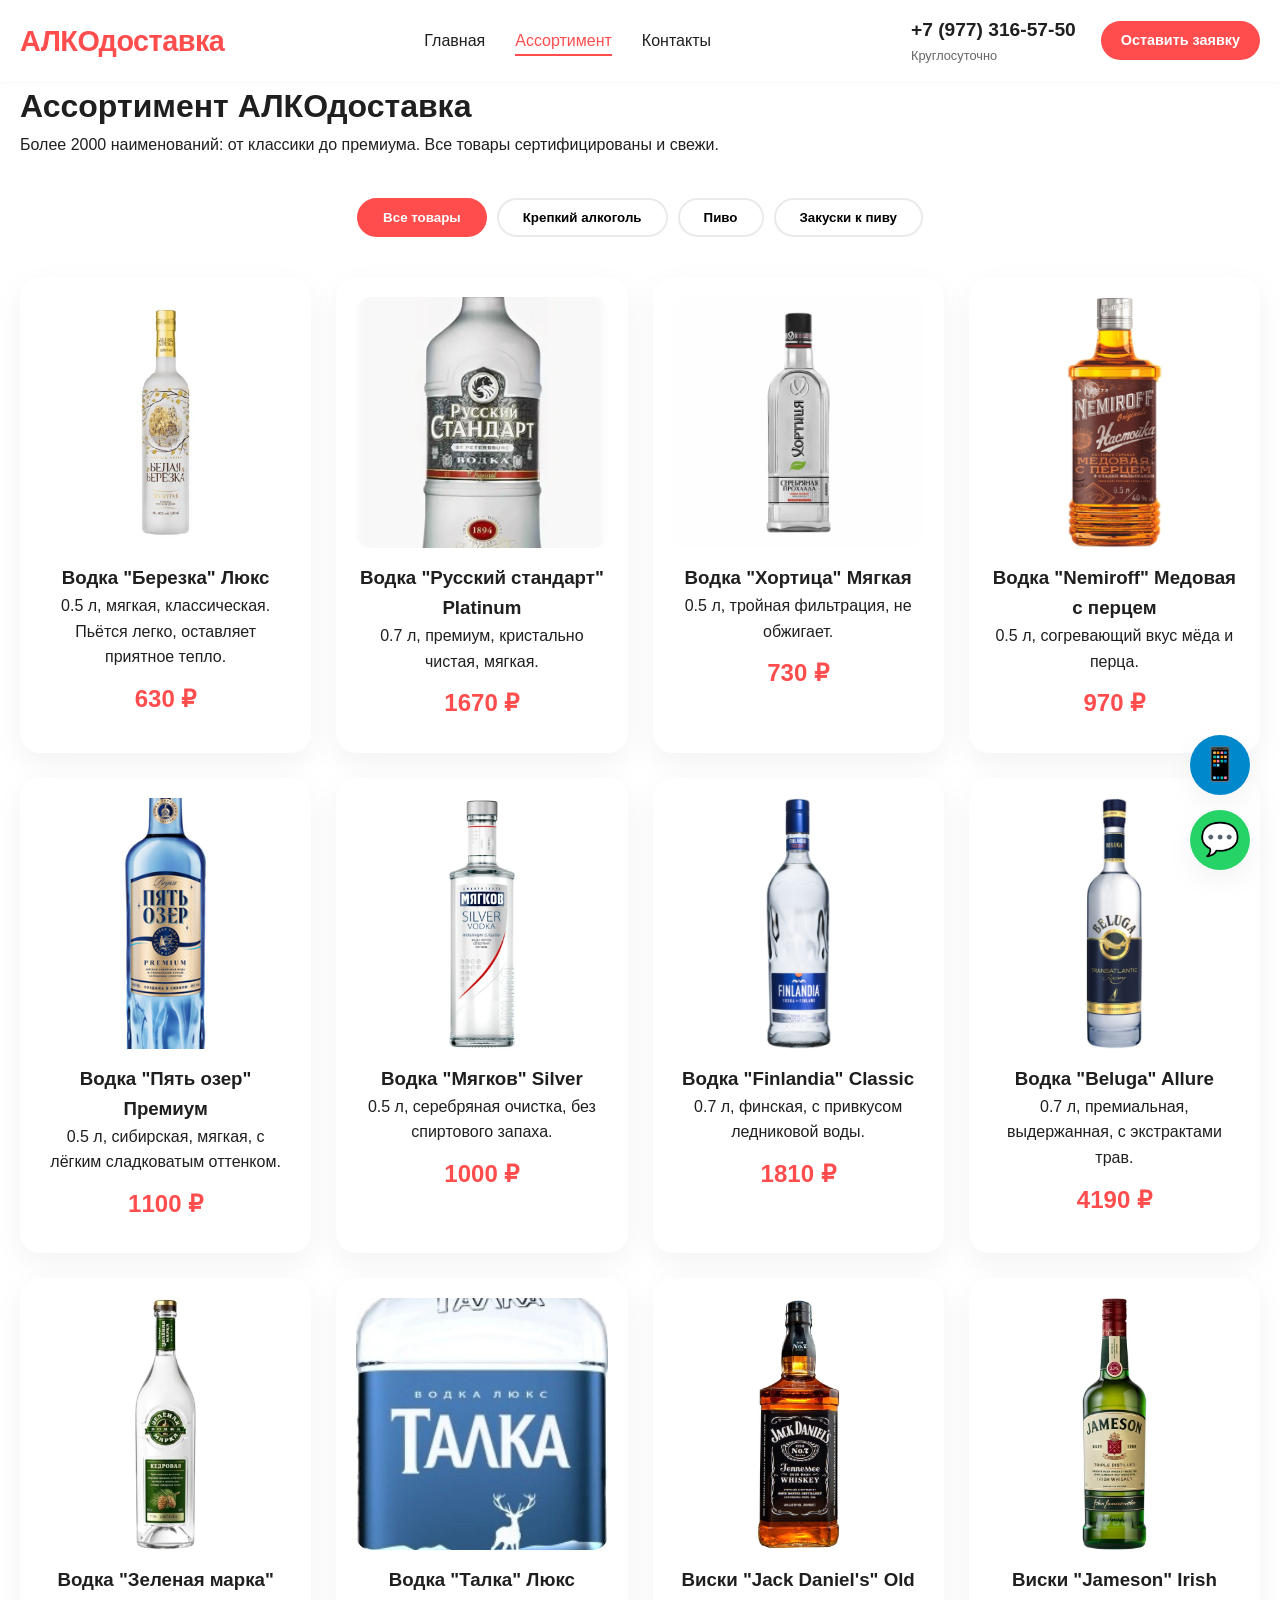
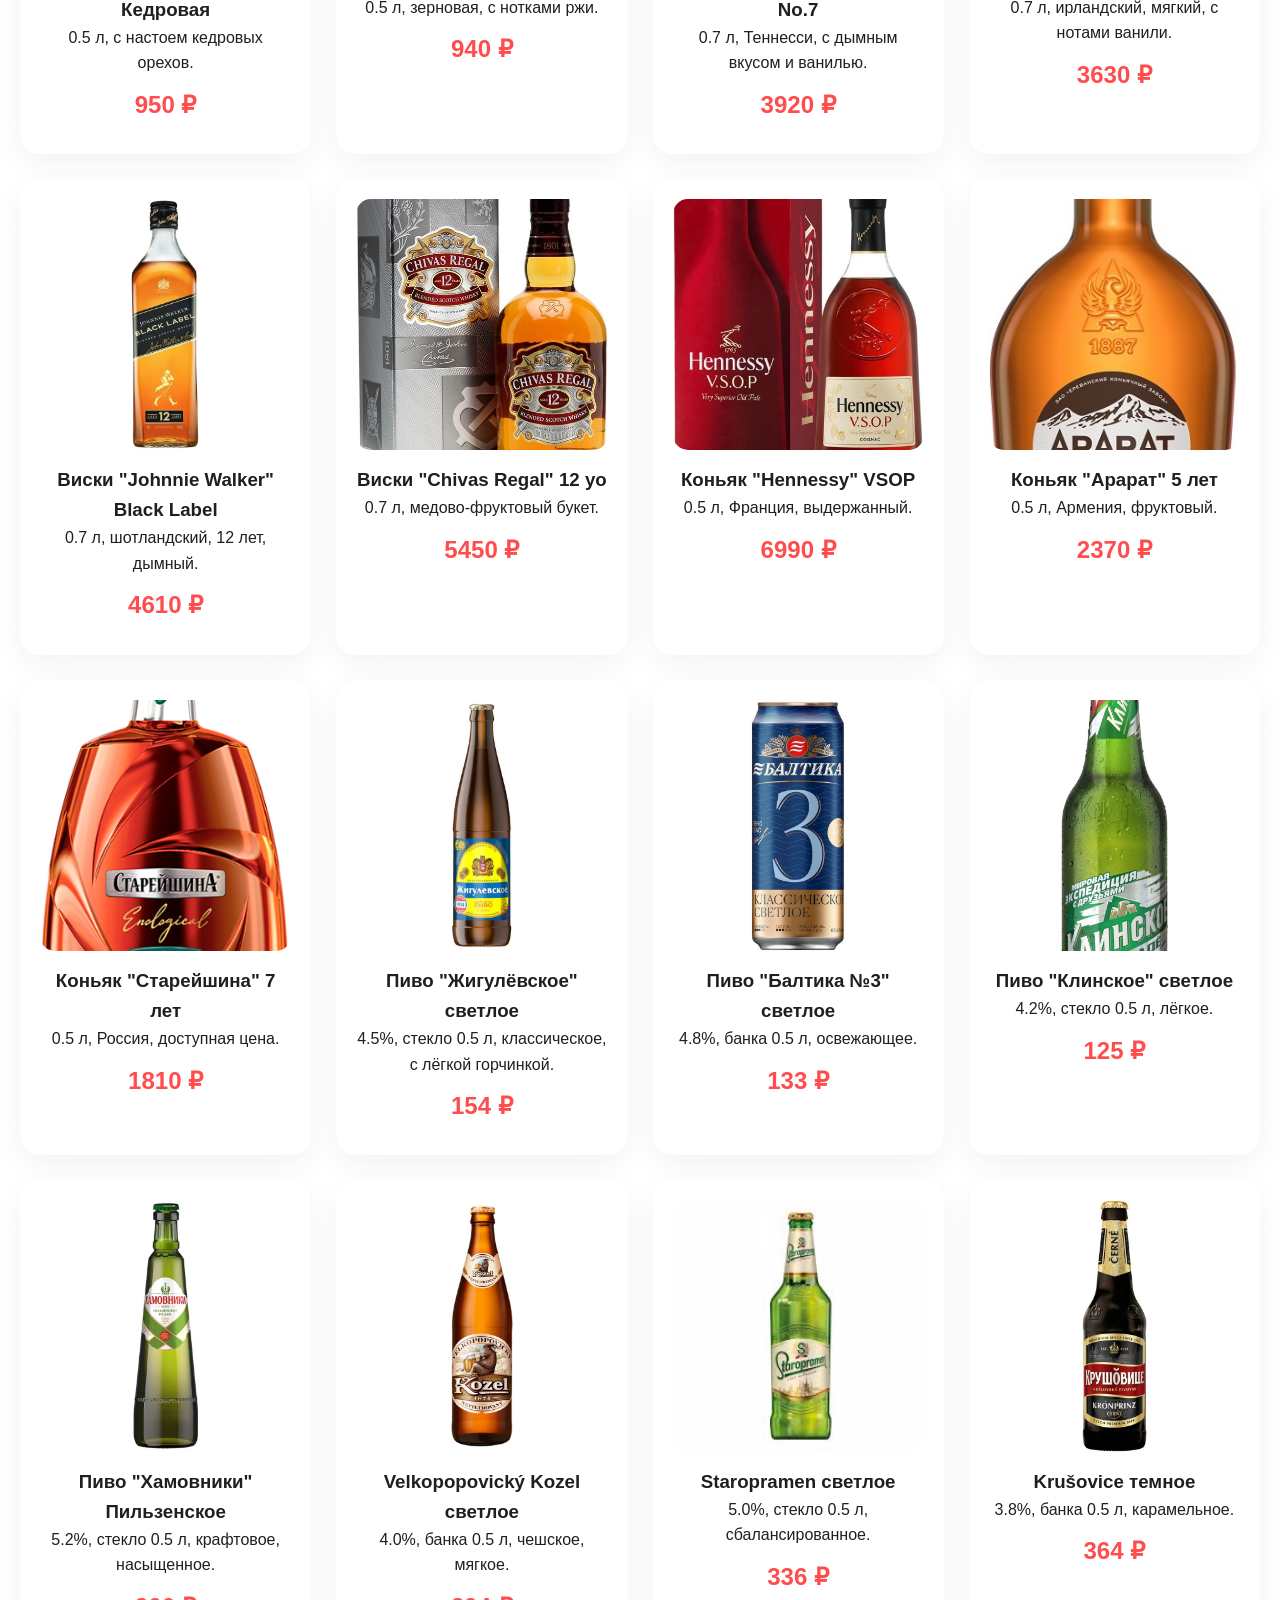
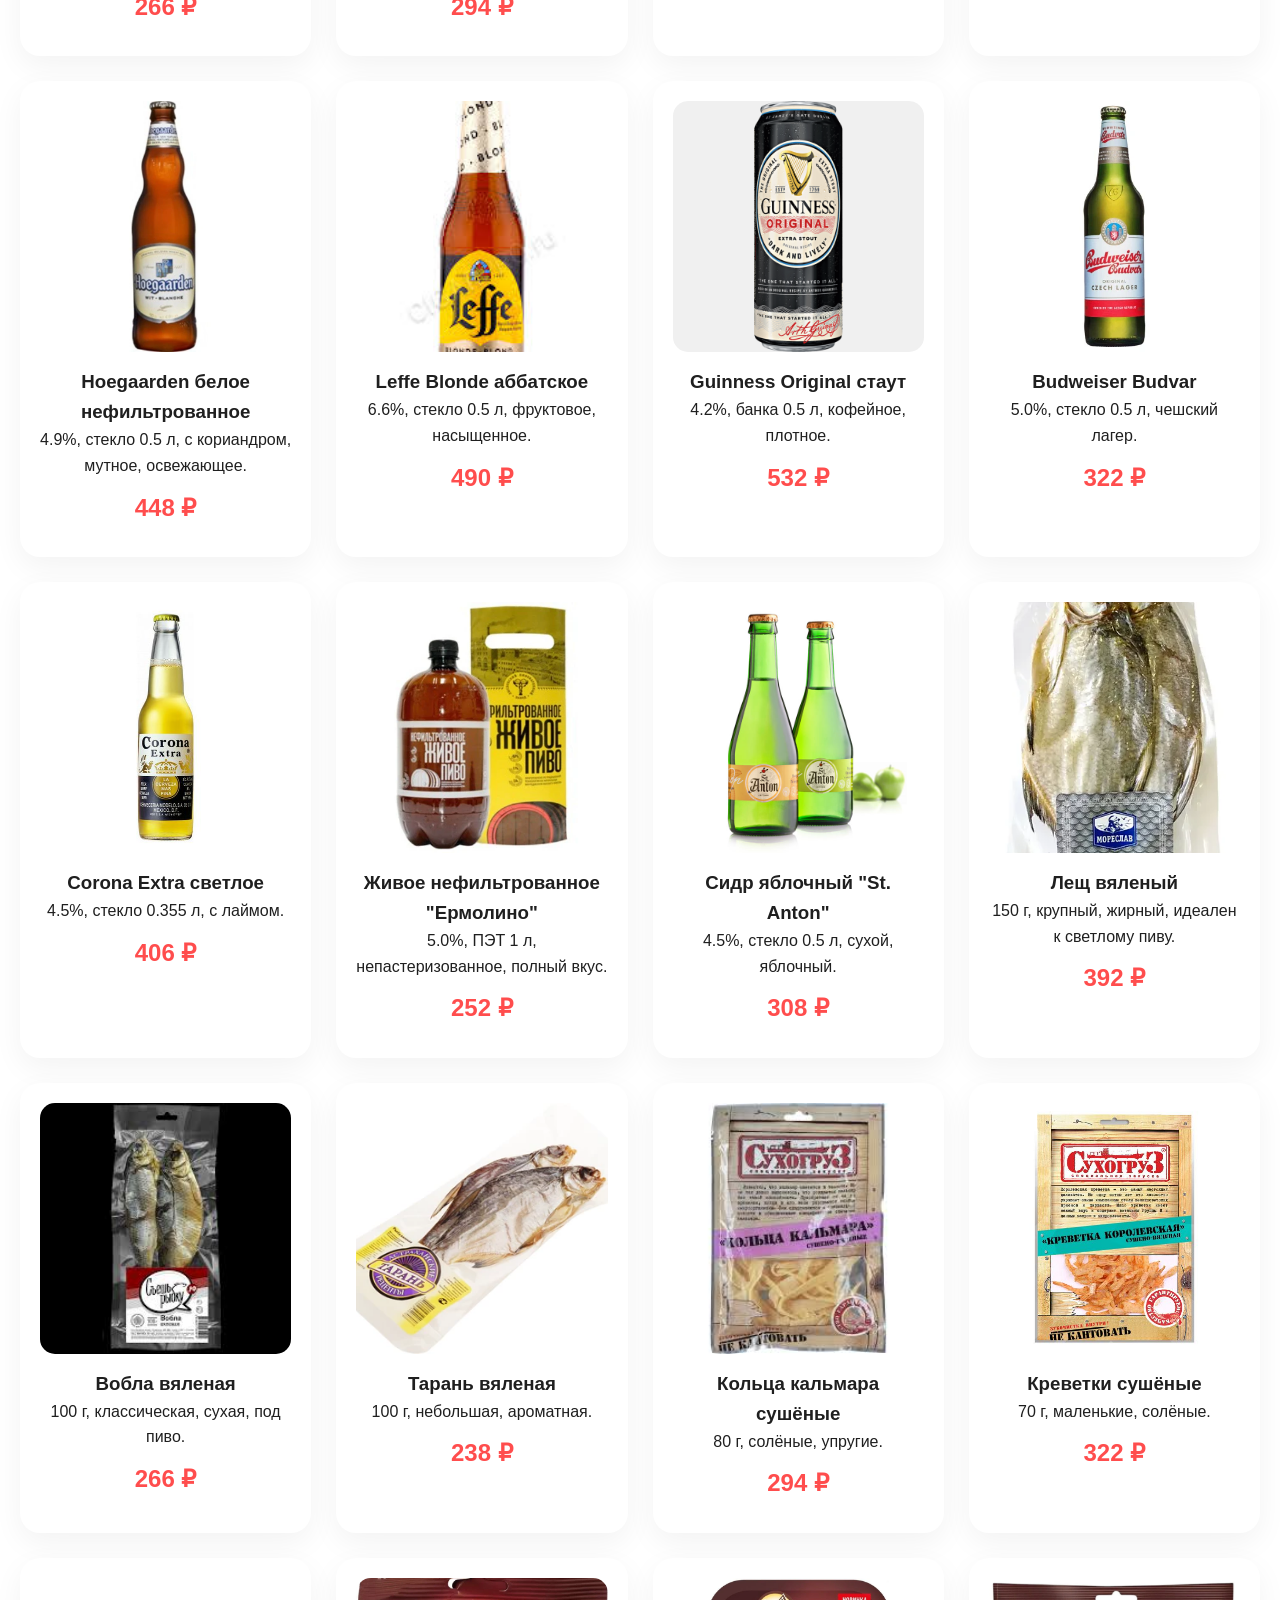
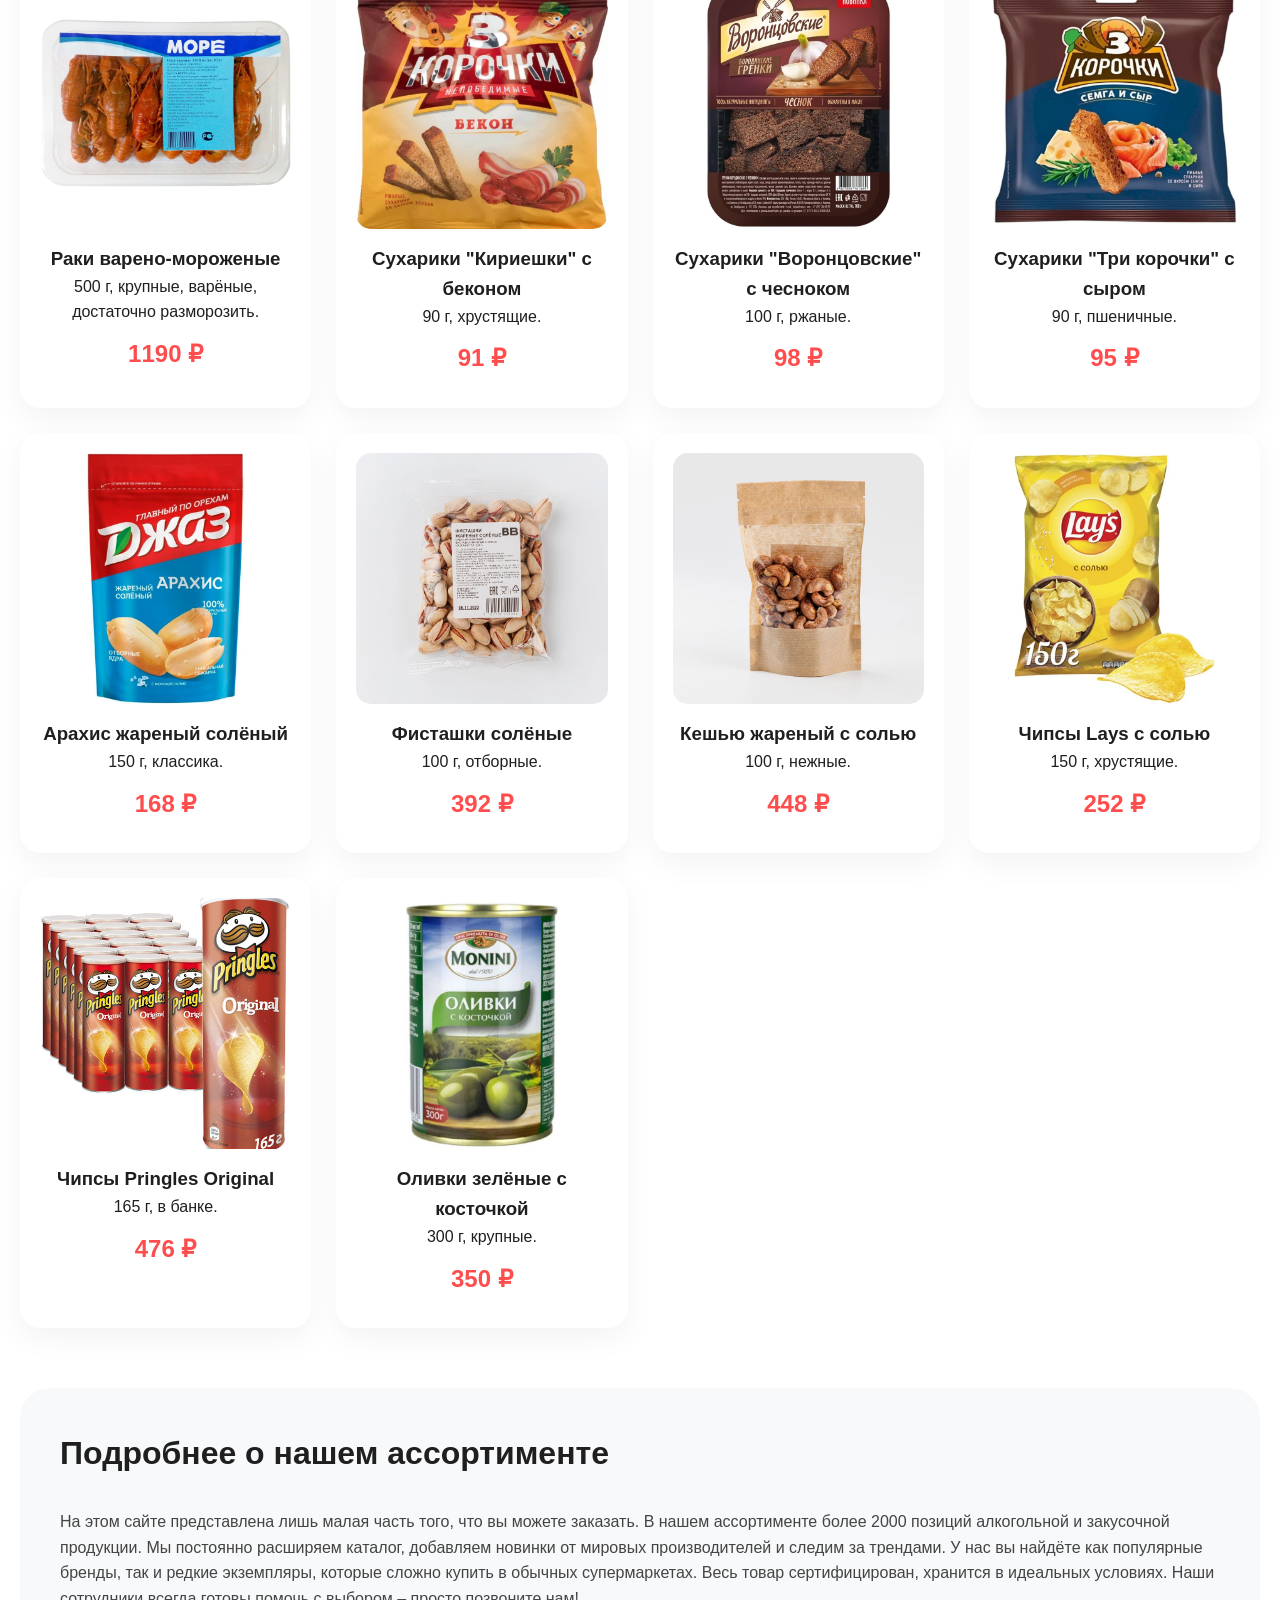
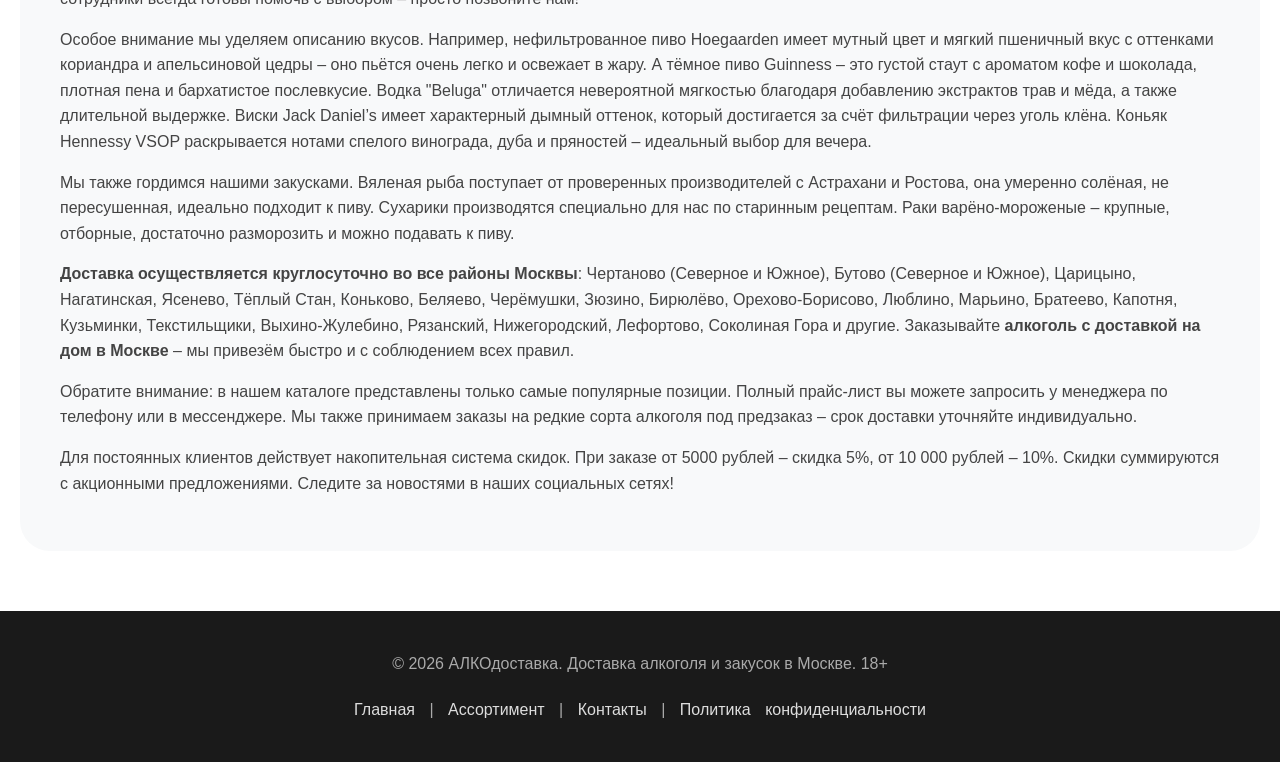
==== catalog.html @ 417f0587 "Add files via upload" ====
<!DOCTYPE html>
<html lang="ru">
<head>
    <meta charset="UTF-8">
    <meta name="viewport" content="width=device-width, initial-scale=1.0">
    <title>Каталог алкоголя и закусок — АЛКОдоставка в Москве</title>
    <meta name="description" content="Полный каталог АЛКОдоставка: водка, виски, коньяк, пиво, закуски к пиву (рыба, сухарики, орехи). Доставка по Москве круглосуточно в районы Чертаново, Бутово, Царицыно, Нагатинская. Более 2000 наименований.">
    <meta name="keywords" content="каталог алкоголя, водка с доставкой, виски на дом, коньяк, пиво, закуски, рыба к пиву, сухарики, АЛКОдоставка, доставка алкоголя Чертаново, доставка алкоголя Бутово, купить водку с доставкой Москва">
    <link rel="canonical" href="https://dostavka-alkogolya24.vercel.app/catalog.html">
    <link rel="stylesheet" href="style.css">
    <!-- Yandex.Metrika counter -->
    <script type="text/javascript">
        (function(m,e,t,r,i,k,a){m[i]=m[i]||function(){(m[i].a=m[i].a||[]).push(arguments)};
        m[i].l=1*new Date();
        for (var j = 0; j < document.scripts.length; j++) {if (document.scripts[j].src === r) { return; }}
        k=e.createElement(t),a=e.getElementsByTagName(t)[0],k.async=1,k.src=r,a.parentNode.insertBefore(k,a)})
        (window, document,'script','https://mc.yandex.ru/metrika/tag.js?id=107214496', 'ym');
        ym(107214496, 'init', {ssr:true, webvisor:true, clickmap:true, ecommerce:"dataLayer", referrer: document.referrer, url: location.href, accurateTrackBounce:true, trackLinks:true});
    </script>
    <noscript><div><img src="https://mc.yandex.ru/watch/107214496" style="position:absolute; left:-9999px;" alt="" /></div></noscript>
    <!-- /Yandex.Metrika counter -->
</head>
<body>
    <div class="floating-messengers">
        <a href="https://t.me/alkotaxi_bot" target="_blank" class="messenger-btn telegram">📱</a>
        <a href="https://wa.me/+79773165750" target="_blank" class="messenger-btn whatsapp">💬</a>
    </div>

    <header class="header">
        <div class="container">
            <a href="index.html" class="logo">АЛКОдоставка</a>
            <nav class="main-nav">
                <ul>
                    <li><a href="index.html" class="nav-link">Главная</a></li>
                    <li><a href="catalog.html" class="nav-link active">Ассортимент</a></li>
                    <li><a href="contacts.html" class="nav-link">Контакты</a></li>
                </ul>
            </nav>
            <div class="header-actions">
                <div class="header-phone">
                    <a href="tel:+79773165750">+7 (977) 316-57-50</a>
                    <span>Круглосуточно</span>
                </div>
                <a href="contacts.html" class="btn btn-small">Оставить заявку</a>
            </div>
            <button class="mobile-menu-btn">☰</button>
        </div>
    </header>

    <main>
        <div class="container">
            <h1>Ассортимент АЛКОдоставка</h1>
            <p class="section-subtitle">Более 2000 наименований: от классики до премиума. Все товары сертифицированы и свежи.</p>

            <!-- Фильтр категорий -->
            <div class="catalog-categories">
                <button class="category-btn active" data-category="all">Все товары</button>
                <button class="category-btn" data-category="strong">Крепкий алкоголь</button>
                <button class="category-btn" data-category="beer">Пиво</button>
                <button class="category-btn" data-category="snacks">Закуски к пиву</button>
            </div>

            <!-- Сетка товаров -->
            <div class="catalog-grid">
                <!-- КРЕПКИЙ АЛКОГОЛЬ -->
                <div class="product-card" data-category="strong">
                    <div class="product-image">
                        <img src="images/berezka.jpg" alt="Водка Березка Люкс">
                    </div>
                    <h3>Водка "Березка" Люкс</h3>
                    <p class="product-desc">0.5 л, мягкая, классическая. Пьётся легко, оставляет приятное тепло.</p>
                    <span class="product-price">630 ₽</span>
                </div>
                <div class="product-card" data-category="strong">
                    <div class="product-image">
                        <img src="images/russian-standart.jpg" alt="Водка Русский стандарт Platinum">
                    </div>
                    <h3>Водка "Русский стандарт" Platinum</h3>
                    <p class="product-desc">0.7 л, премиум, кристально чистая, мягкая.</p>
                    <span class="product-price">1670 ₽</span>
                </div>
                <div class="product-card" data-category="strong">
                    <div class="product-image">
                        <img src="images/khortytsia.jpg" alt="Водка Хортица Мягкая">
                    </div>
                    <h3>Водка "Хортица" Мягкая</h3>
                    <p class="product-desc">0.5 л, тройная фильтрация, не обжигает.</p>
                    <span class="product-price">730 ₽</span>
                </div>
                <div class="product-card" data-category="strong">
                    <div class="product-image">
                        <img src="images/nemiroff.jpg" alt="Водка Nemiroff Медовая с перцем">
                    </div>
                    <h3>Водка "Nemiroff" Медовая с перцем</h3>
                    <p class="product-desc">0.5 л, согревающий вкус мёда и перца.</p>
                    <span class="product-price">970 ₽</span>
                </div>
                <div class="product-card" data-category="strong">
                    <div class="product-image">
                        <img src="images/5ozerprem.jpg" alt="Водка Пять озер Премиум">
                    </div>
                    <h3>Водка "Пять озер" Премиум</h3>
                    <p class="product-desc">0.5 л, сибирская, мягкая, с лёгким сладковатым оттенком.</p>
                    <span class="product-price">1100 ₽</span>
                </div>
                <div class="product-card" data-category="strong">
                    <div class="product-image">
                        <img src="images/мягков.jpg" alt="Водка Мягков Silver">
                    </div>
                    <h3>Водка "Мягков" Silver</h3>
                    <p class="product-desc">0.5 л, серебряная очистка, без спиртового запаха.</p>
                    <span class="product-price">1000 ₽</span>
                </div>
                <div class="product-card" data-category="strong">
                    <div class="product-image">
                        <img src="images/finlandia.jpg" alt="Водка Finlandia Classic">
                    </div>
                    <h3>Водка "Finlandia" Classic</h3>
                    <p class="product-desc">0.7 л, финская, с привкусом ледниковой воды.</p>
                    <span class="product-price">1810 ₽</span>
                </div>
                <div class="product-card" data-category="strong">
                    <div class="product-image">
                        <img src="images/beluga.jpg" alt="Водка Beluga Allure">
                    </div>
                    <h3>Водка "Beluga" Allure</h3>
                    <p class="product-desc">0.7 л, премиальная, выдержанная, с экстрактами трав.</p>
                    <span class="product-price">4190 ₽</span>
                </div>
                <div class="product-card" data-category="strong">
                    <div class="product-image">
                        <img src="images/зеленаямарка.jpg" alt="Водка Зеленая марка Кедровая">
                    </div>
                    <h3>Водка "Зеленая марка" Кедровая</h3>
                    <p class="product-desc">0.5 л, с настоем кедровых орехов.</p>
                    <span class="product-price">950 ₽</span>
                </div>
                <div class="product-card" data-category="strong">
                    <div class="product-image">
                        <img src="images/талка.jpg" alt="Водка Талка Люкс">
                    </div>
                    <h3>Водка "Талка" Люкс</h3>
                    <p class="product-desc">0.5 л, зерновая, с нотками ржи.</p>
                    <span class="product-price">940 ₽</span>
                </div>
                <div class="product-card" data-category="strong">
                    <div class="product-image">
                        <img src="images/виски джек.jpg" alt="Виски Jack Daniel's Old No.7">
                    </div>
                    <h3>Виски "Jack Daniel's" Old No.7</h3>
                    <p class="product-desc">0.7 л, Теннесси, с дымным вкусом и ванилью.</p>
                    <span class="product-price">3920 ₽</span>
                </div>
                <div class="product-card" data-category="strong">
                    <div class="product-image">
                        <img src="images/джеймсон.jpg" alt="Виски Jameson Irish">
                    </div>
                    <h3>Виски "Jameson" Irish</h3>
                    <p class="product-desc">0.7 л, ирландский, мягкий, с нотами ванили.</p>
                    <span class="product-price">3630 ₽</span>
                </div>
                <div class="product-card" data-category="strong">
                    <div class="product-image">
                        <img src="images/blacklabel.jpg" alt="Виски Johnnie Walker Black Label">
                    </div>
                    <h3>Виски "Johnnie Walker" Black Label</h3>
                    <p class="product-desc">0.7 л, шотландский, 12 лет, дымный.</p>
                    <span class="product-price">4610 ₽</span>
                </div>
                <div class="product-card" data-category="strong">
                    <div class="product-image">
                        <img src="images/Chivas Regal 12 yo.jpg" alt="Виски Chivas Regal 12 yo">
                    </div>
                    <h3>Виски "Chivas Regal" 12 yo</h3>
                    <p class="product-desc">0.7 л, медово-фруктовый букет.</p>
                    <span class="product-price">5450 ₽</span>
                </div>
                <div class="product-card" data-category="strong">
                    <div class="product-image">
                        <img src="images/КоньякHennessyVSOP.jpg" alt="Коньяк Hennessy VSOP">
                    </div>
                    <h3>Коньяк "Hennessy" VSOP</h3>
                    <p class="product-desc">0.5 л, Франция, выдержанный.</p>
                    <span class="product-price">6990 ₽</span>
                </div>
                <div class="product-card" data-category="strong">
                    <div class="product-image">
                        <img src="images/арарат.jpeg" alt="Коньяк Арарат 5 лет">
                    </div>
                    <h3>Коньяк "Арарат" 5 лет</h3>
                    <p class="product-desc">0.5 л, Армения, фруктовый.</p>
                    <span class="product-price">2370 ₽</span>
                </div>
                <div class="product-card" data-category="strong">
                    <div class="product-image">
                        <img src="images/старейшина12.jpg" alt="Коньяк Старейшина 7 лет">
                    </div>
                    <h3>Коньяк "Старейшина" 7 лет</h3>
                    <p class="product-desc">0.5 л, Россия, доступная цена.</p>
                    <span class="product-price">1810 ₽</span>
                </div>

                <!-- ПИВО -->
                <div class="product-card" data-category="beer">
                    <div class="product-image">
                        <img src="images/zhig.jpg" alt="Пиво Жигулёвское светлое">
                    </div>
                    <h3>Пиво "Жигулёвское" светлое</h3>
                    <p class="product-desc">4.5%, стекло 0.5 л, классическое, с лёгкой горчинкой.</p>
                    <span class="product-price">154 ₽</span>
                </div>
                <div class="product-card" data-category="beer">
                    <div class="product-image">
                        <img src="images/baltica3.jpg" alt="Пиво Балтика №3 светлое">
                    </div>
                    <h3>Пиво "Балтика №3" светлое</h3>
                    <p class="product-desc">4.8%, банка 0.5 л, освежающее.</p>
                    <span class="product-price">133 ₽</span>
                </div>
                <div class="product-card" data-category="beer">
                    <div class="product-image">
                        <img src="images/klin.jpg" alt="Пиво Клинское светлое">
                    </div>
                    <h3>Пиво "Клинское" светлое</h3>
                    <p class="product-desc">4.2%, стекло 0.5 л, лёгкое.</p>
                    <span class="product-price">125 ₽</span>
                </div>
                <div class="product-card" data-category="beer">
                    <div class="product-image">
                        <img src="images/hamovniki.jpg" alt="Пиво Хамовники Пильзенское">
                    </div>
                    <h3>Пиво "Хамовники" Пильзенское</h3>
                    <p class="product-desc">5.2%, стекло 0.5 л, крафтовое, насыщенное.</p>
                    <span class="product-price">266 ₽</span>
                </div>
                <div class="product-card" data-category="beer">
                    <div class="product-image">
                        <img src="images/Velkopopovický.jpg" alt="Velkopopovický Kozel светлое">
                    </div>
                    <h3>Velkopopovický Kozel светлое</h3>
                    <p class="product-desc">4.0%, банка 0.5 л, чешское, мягкое.</p>
                    <span class="product-price">294 ₽</span>
                </div>
                <div class="product-card" data-category="beer">
                    <div class="product-image">
                        <img src="images/images.jpg" alt="Staropramen светлое">
                    </div>
                    <h3>Staropramen светлое</h3>
                    <p class="product-desc">5.0%, стекло 0.5 л, сбалансированное.</p>
                    <span class="product-price">336 ₽</span>
                </div>
                <div class="product-card" data-category="beer">
                    <div class="product-image">
                        <img src="images/Krušovice.jpg" alt="Krušovice темное">
                    </div>
                    <h3>Krušovice темное</h3>
                    <p class="product-desc">3.8%, банка 0.5 л, карамельное.</p>
                    <span class="product-price">364 ₽</span>
                </div>
                <div class="product-card" data-category="beer">
                    <div class="product-image">
                        <img src="images/hugarden.jpg" alt="Hoegaarden белое нефильтрованное">
                    </div>
                    <h3>Hoegaarden белое нефильтрованное</h3>
                    <p class="product-desc">4.9%, стекло 0.5 л, с кориандром, мутное, освежающее.</p>
                    <span class="product-price">448 ₽</span>
                </div>
                <div class="product-card" data-category="beer">
                    <div class="product-image">
                        <img src="images/images1.jpg" alt="Leffe Blonde аббатское">
                    </div>
                    <h3>Leffe Blonde аббатское</h3>
                    <p class="product-desc">6.6%, стекло 0.5 л, фруктовое, насыщенное.</p>
                    <span class="product-price">490 ₽</span>
                </div>
                <div class="product-card" data-category="beer">
                    <div class="product-image">
                        <img src="images/guiness.jpg" alt="Guinness Original стаут">
                    </div>
                    <h3>Guinness Original стаут</h3>
                    <p class="product-desc">4.2%, банка 0.5 л, кофейное, плотное.</p>
                    <span class="product-price">532 ₽</span>
                </div>
                <div class="product-card" data-category="beer">
                    <div class="product-image">
                        <img src="images/Budweiser.jpg" alt="Budweiser Budvar">
                    </div>
                    <h3>Budweiser Budvar</h3>
                    <p class="product-desc">5.0%, стекло 0.5 л, чешский лагер.</p>
                    <span class="product-price">322 ₽</span>
                </div>
                <div class="product-card" data-category="beer">
                    <div class="product-image">
                        <img src="images/corona.jpg" alt="Corona Extra светлое">
                    </div>
                    <h3>Corona Extra светлое</h3>
                    <p class="product-desc">4.5%, стекло 0.355 л, с лаймом.</p>
                    <span class="product-price">406 ₽</span>
                </div>
                <div class="product-card" data-category="beer">
                    <div class="product-image">
                        <img src="images/zhivoe.jpg" alt="Живое нефильтрованное Ермолино">
                    </div>
                    <h3>Живое нефильтрованное "Ермолино"</h3>
                    <p class="product-desc">5.0%, ПЭТ 1 л, непастеризованное, полный вкус.</p>
                    <span class="product-price">252 ₽</span>
                </div>
                <div class="product-card" data-category="beer">
                    <div class="product-image">
                        <img src="images/sidr.jpg" alt="Сидр яблочный St. Anton">
                    </div>
                    <h3>Сидр яблочный "St. Anton"</h3>
                    <p class="product-desc">4.5%, стекло 0.5 л, сухой, яблочный.</p>
                    <span class="product-price">308 ₽</span>
                </div>

                <!-- ЗАКУСКИ К ПИВУ -->
                <div class="product-card" data-category="snacks">
                    <div class="product-image">
                        <img src="/images/лещ.webp" alt="Лещ вяленый">
                    </div>
                    <h3>Лещ вяленый</h3>
                    <p class="product-desc">150 г, крупный, жирный, идеален к светлому пиву.</p>
                    <span class="product-price">392 ₽</span>
                </div>
                <div class="product-card" data-category="snacks">
                    <div class="product-image">
                        <img src="/images/вобла.jpg" alt="Вобла вяленая">
                    </div>
                    <h3>Вобла вяленая</h3>
                    <p class="product-desc">100 г, классическая, сухая, под пиво.</p>
                    <span class="product-price">266 ₽</span>
                </div>
                <div class="product-card" data-category="snacks">
                    <div class="product-image">
                        <img src="/images/тарань.webp" alt="Тарань вяленая">
                    </div>
                    <h3>Тарань вяленая</h3>
                    <p class="product-desc">100 г, небольшая, ароматная.</p>
                    <span class="product-price">238 ₽</span>
                </div>
                <div class="product-card" data-category="snacks">
                    <div class="product-image">
                        <img src="/images/кальмар.jpg" alt="Кольца кальмара сушёные">
                    </div>
                    <h3>Кольца кальмара сушёные</h3>
                    <p class="product-desc">80 г, солёные, упругие.</p>
                    <span class="product-price">294 ₽</span>
                </div>
                <div class="product-card" data-category="snacks">
                    <div class="product-image">
                        <img src="/images/креветки.jpg" alt="Креветки сушёные">
                    </div>
                    <h3>Креветки сушёные</h3>
                    <p class="product-desc">70 г, маленькие, солёные.</p>
                    <span class="product-price">322 ₽</span>
                </div>
                <div class="product-card" data-category="snacks">
                    <div class="product-image">
                        <img src="/images/раки.webp" alt="Раки варено-мороженые">
                    </div>
                    <h3>Раки варено-мороженые</h3>
                    <p class="product-desc">500 г, крупные, варёные, достаточно разморозить.</p>
                    <span class="product-price">1190 ₽</span>
                </div>
                <div class="product-card" data-category="snacks">
                    <div class="product-image">
                        <img src="/images/кириешки.webp" alt="Сухарики Кириешки с беконом">
                    </div>
                    <h3>Сухарики "Кириешки" с беконом</h3>
                    <p class="product-desc">90 г, хрустящие.</p>
                    <span class="product-price">91 ₽</span>
                </div>
                <div class="product-card" data-category="snacks">
                    <div class="product-image">
                        <img src="/images/гренки.webp" alt="Сухарики Воронцовские с чесноком">
                    </div>
                    <h3>Сухарики "Воронцовские" с чесноком</h3>
                    <p class="product-desc">100 г, ржаные.</p>
                    <span class="product-price">98 ₽</span>
                </div>
                <div class="product-card" data-category="snacks">
                    <div class="product-image">
                        <img src="/images/тиркорочкисемга.webp" alt="Сухарики Три корочки с сыром">
                    </div>
                    <h3>Сухарики "Три корочки" с сыром</h3>
                    <p class="product-desc">90 г, пшеничные.</p>
                    <span class="product-price">95 ₽</span>
                </div>
                <div class="product-card" data-category="snacks">
                    <div class="product-image">
                        <img src="/images/арахисжаренный.webp" alt="Арахис жареный солёный">
                    </div>
                    <h3>Арахис жареный солёный</h3>
                    <p class="product-desc">150 г, классика.</p>
                    <span class="product-price">168 ₽</span>
                </div>
                <div class="product-card" data-category="snacks">
                    <div class="product-image">
                        <img src="/images/фисташки.webp" alt="Фисташки солёные">
                    </div>
                    <h3>Фисташки солёные</h3>
                    <p class="product-desc">100 г, отборные.</p>
                    <span class="product-price">392 ₽</span>
                </div>
                <div class="product-card" data-category="snacks">
                    <div class="product-image">
                        <img src="/images/кешью.webp" alt="Кешью жареный с солью">
                    </div>
                    <h3>Кешью жареный с солью</h3>
                    <p class="product-desc">100 г, нежные.</p>
                    <span class="product-price">448 ₽</span>
                </div>
                <div class="product-card" data-category="snacks">
                    <div class="product-image">
                        <img src="/images/лейс.webp" alt="Чипсы Lays с солью">
                    </div>
                    <h3>Чипсы Lays с солью</h3>
                    <p class="product-desc">150 г, хрустящие.</p>
                    <span class="product-price">252 ₽</span>
                </div>
                <div class="product-card" data-category="snacks">
                    <div class="product-image">
                        <img src="/images/принглс.jpg" alt="Чипсы Pringles Original">
                    </div>
                    <h3>Чипсы Pringles Original</h3>
                    <p class="product-desc">165 г, в банке.</p>
                    <span class="product-price">476 ₽</span>
                </div>
                <div class="product-card" data-category="snacks">
                    <div class="product-image">
                        <img src="/images/оливки.jpg" alt="Оливки зелёные с косточкой">
                    </div>
                    <h3>Оливки зелёные с косточкой</h3>
                    <p class="product-desc">300 г, крупные.</p>
                    <span class="product-price">350 ₽</span>
                </div>
            </div>

            <!-- SEO-текст каталога (расширенный) -->
            <div class="seo-block">
                <h2>Подробнее о нашем ассортименте</h2>
                <p>На этом сайте представлена лишь малая часть того, что вы можете заказать. В нашем ассортименте более 2000 позиций алкогольной и закусочной продукции. Мы постоянно расширяем каталог, добавляем новинки от мировых производителей и следим за трендами. У нас вы найдёте как популярные бренды, так и редкие экземпляры, которые сложно купить в обычных супермаркетах. Весь товар сертифицирован, хранится в идеальных условиях. Наши сотрудники всегда готовы помочь с выбором – просто позвоните нам!</p>
                <p>Особое внимание мы уделяем описанию вкусов. Например, нефильтрованное пиво Hoegaarden имеет мутный цвет и мягкий пшеничный вкус с оттенками кориандра и апельсиновой цедры – оно пьётся очень легко и освежает в жару. А тёмное пиво Guinness – это густой стаут с ароматом кофе и шоколада, плотная пена и бархатистое послевкусие. Водка "Beluga" отличается невероятной мягкостью благодаря добавлению экстрактов трав и мёда, а также длительной выдержке. Виски Jack Daniel’s имеет характерный дымный оттенок, который достигается за счёт фильтрации через уголь клёна. Коньяк Hennessy VSOP раскрывается нотами спелого винограда, дуба и пряностей – идеальный выбор для вечера.</p>
                <p>Мы также гордимся нашими закусками. Вяленая рыба поступает от проверенных производителей с Астрахани и Ростова, она умеренно солёная, не пересушенная, идеально подходит к пиву. Сухарики производятся специально для нас по старинным рецептам. Раки варёно-мороженые – крупные, отборные, достаточно разморозить и можно подавать к пиву.</p>
                <p><strong>Доставка осуществляется круглосуточно во все районы Москвы</strong>: Чертаново (Северное и Южное), Бутово (Северное и Южное), Царицыно, Нагатинская, Ясенево, Тёплый Стан, Коньково, Беляево, Черёмушки, Зюзино, Бирюлёво, Орехово-Борисово, Люблино, Марьино, Братеево, Капотня, Кузьминки, Текстильщики, Выхино-Жулебино, Рязанский, Нижегородский, Лефортово, Соколиная Гора и другие. Заказывайте <strong>алкоголь с доставкой на дом в Москве</strong> – мы привезём быстро и с соблюдением всех правил.</p>
                <p>Обратите внимание: в нашем каталоге представлены только самые популярные позиции. Полный прайс-лист вы можете запросить у менеджера по телефону или в мессенджере. Мы также принимаем заказы на редкие сорта алкоголя под предзаказ – срок доставки уточняйте индивидуально.</p>
                <p>Для постоянных клиентов действует накопительная система скидок. При заказе от 5000 рублей – скидка 5%, от 10 000 рублей – 10%. Скидки суммируются с акционными предложениями. Следите за новостями в наших социальных сетях!</p>
            </div>
        </div>
    </main>

    <footer class="footer">
        <div class="container">
            <p>© 2026 АЛКОдоставка. Доставка алкоголя и закусок в Москве. 18+</p>
            <p class="footer-links">
                <a href="index.html">Главная</a> | 
                <a href="catalog.html">Ассортимент</a> | 
                <a href="contacts.html">Контакты</a> | 
                <a href="#">Политика конфиденциальности</a>
            </p>
        </div>
    </footer>

    <script src="script.js"></script>
</body>
</html>
---- style.css ----
/* style.css */

/* ===== RESET & VARIABLES ===== */
:root {
    --primary: #ff4d4d;
    --primary-dark: #e03a3a;
    --text-dark: #1f1f1f;
    --text-light: #fafafa;
    --bg-light: #ffffff;
    --bg-gray: #f8f9fa;
    --border: #eaeaea;
    --shadow: 0 10px 30px rgba(0, 0, 0, 0.05);
    --transition: all 0.3s ease;
    --container-width: 1280px;
    --gap: 20px;
}

* {
    margin: 0;
    padding: 0;
    box-sizing: border-box;
}

body {
    font-family: 'Inter', -apple-system, BlinkMacSystemFont, 'Segoe UI', Roboto, sans-serif;
    color: var(--text-dark);
    line-height: 1.6;
    background-color: var(--bg-light);
}

a {
    text-decoration: none;
    color: inherit;
}

ul {
    list-style: none;
}

img {
    max-width: 100%;
    display: block;
    object-fit: cover;
}

.container {
    max-width: var(--container-width);
    margin: 0 auto;
    padding: 0 20px;
}

/* ===== BUTTONS ===== */
.btn {
    display: inline-block;
    padding: 12px 28px;
    background-color: var(--primary);
    color: white;
    font-weight: 600;
    border-radius: 60px;
    transition: var(--transition);
    border: none;
    cursor: pointer;
    font-size: 1rem;
    text-align: center;
}

.btn:hover {
    background-color: var(--primary-dark);
    transform: translateY(-2px);
    box-shadow: var(--shadow);
}

.btn-outline {
    background-color: transparent;
    color: var(--primary);
    border: 2px solid var(--primary);
}

.btn-outline:hover {
    background-color: var(--primary);
    color: white;
}

.btn-small {
    padding: 8px 20px;
    font-size: 0.9rem;
}

.btn-large {
    padding: 16px 40px;
    font-size: 1.1rem;
}

/* ===== HEADER ===== */
.header {
    background-color: var(--bg-light);
    box-shadow: 0 2px 10px rgba(0,0,0,0.03);
    position: sticky;
    top: 0;
    z-index: 1000;
}

.header .container {
    display: flex;
    align-items: center;
    justify-content: space-between;
    flex-wrap: wrap;
    padding: 15px 20px;
}

.logo {
    font-size: 1.8rem;
    font-weight: 800;
    color: var(--primary);
    letter-spacing: -0.5px;
}

.main-nav ul {
    display: flex;
    gap: 30px;
}

.nav-link {
    font-weight: 500;
    padding-bottom: 5px;
    border-bottom: 2px solid transparent;
    transition: var(--transition);
}

.nav-link:hover,
.nav-link.active {
    border-bottom-color: var(--primary);
    color: var(--primary);
}

.header-actions {
    display: flex;
    align-items: center;
    gap: 25px;
}

.header-phone a {
    font-weight: 700;
    font-size: 1.2rem;
    color: var(--text-dark);
}

.header-phone span {
    display: block;
    font-size: 0.8rem;
    color: #666;
}

.mobile-menu-btn {
    display: none;
    background: none;
    border: none;
    font-size: 2rem;
    cursor: pointer;
    line-height: 1;
    color: var(--text-dark);
}

/* Мобильное меню */
@media (max-width: 768px) {
    .main-nav {
        display: none;
        width: 100%;
        order: 3;
        margin-top: 15px;
    }
    .main-nav.active {
        display: block;
    }
    .main-nav ul {
        flex-direction: column;
        gap: 15px;
        align-items: center;
        padding: 20px 0;
        border-top: 1px solid var(--border);
    }
    .header-actions {
        margin-left: auto;
    }
    .header-phone span {
        display: none;
    }
    .mobile-menu-btn {
        display: block;
    }
    .header-actions .btn {
        display: none;
    }
}

/* ===== FLOATING MESSENGERS ===== */
.floating-messengers {
    position: fixed;
    bottom: 30px;
    right: 30px;
    display: flex;
    flex-direction: column;
    gap: 15px;
    z-index: 999;
}

.messenger-btn {
    width: 60px;
    height: 60px;
    border-radius: 50%;
    display: flex;
    align-items: center;
    justify-content: center;
    font-size: 2rem;
    color: white;
    box-shadow: var(--shadow);
    transition: var(--transition);
}

.messenger-btn.telegram {
    background-color: #0088cc;
}
.messenger-btn.whatsapp {
    background-color: #25D366;
}
.messenger-btn:hover {
    transform: scale(1.1) translateY(-5px);
}

/* ===== HERO ===== */
.hero {
    background: linear-gradient(135deg, #f5f7fa 0%, #c3cfe2 100%);
    padding: 80px 0;
    text-align: center;
}

.hero h1 {
    font-size: 3rem;
    margin-bottom: 20px;
    max-width: 800px;
    margin-left: auto;
    margin-right: auto;
}

.hero-subtitle {
    font-size: 1.3rem;
    max-width: 700px;
    margin: 0 auto 40px;
    color: #333;
}

.hero-buttons {
    display: flex;
    gap: 20px;
    justify-content: center;
    flex-wrap: wrap;
}

/* ===== STEPS ===== */
.steps {
    display: grid;
    grid-template-columns: repeat(3, 1fr);
    gap: 30px;
    margin-top: 40px;
}

.step {
    background: white;
    padding: 30px;
    border-radius: 20px;
    box-shadow: var(--shadow);
    text-align: center;
    transition: var(--transition);
}

.step:hover {
    transform: translateY(-10px);
}

.step-icon {
    font-size: 3rem;
    margin-bottom: 20px;
    display: inline-block;
}

/* ===== FEATURES ===== */
.features .container {
    display: grid;
    grid-template-columns: repeat(3, 1fr);
    gap: 30px;
    margin-top: 40px;
}

.feature-item {
    background: white;
    padding: 30px;
    border-radius: 20px;
    box-shadow: var(--shadow);
    text-align: center;
}

.feature-icon {
    font-size: 3rem;
    margin-bottom: 15px;
}

/* ===== CATEGORY GRID ===== */
.category-grid {
    display: grid;
    grid-template-columns: repeat(3, 1fr);
    gap: 30px;
    margin-top: 40px;
}

.category-card {
    background: white;
    padding: 30px;
    border-radius: 20px;
    box-shadow: var(--shadow);
    text-align: center;
    transition: var(--transition);
}

.category-card:hover {
    transform: translateY(-5px);
    box-shadow: 0 20px 40px rgba(0,0,0,0.1);
}

.category-icon {
    font-size: 3rem;
    margin-bottom: 15px;
}

/* ===== CATALOG GRID ===== */
.catalog-categories {
    display: flex;
    gap: 10px;
    flex-wrap: wrap;
    margin: 40px 0 20px;
    justify-content: center;
}

.category-btn {
    padding: 10px 24px;
    border: 2px solid var(--border);
    background: white;
    border-radius: 40px;
    font-weight: 600;
    cursor: pointer;
    transition: var(--transition);
}

.category-btn.active,
.category-btn:hover {
    background: var(--primary);
    color: white;
    border-color: var(--primary);
}

.catalog-grid {
    display: grid;
    grid-template-columns: repeat(4, 1fr);
    gap: 25px;
    margin: 40px 0;
}

.product-card {
    background: white;
    border-radius: 20px;
    overflow: hidden;
    box-shadow: var(--shadow);
    transition: var(--transition);
    padding: 20px;
    text-align: center;
}

.product-card:hover {
    transform: translateY(-5px);
    box-shadow: 0 15px 35px rgba(0,0,0,0.1);
}

.product-image {
    width: 100%;
    aspect-ratio: 1 / 1;
    border-radius: 15px;
    overflow: hidden;
    margin-bottom: 15px;
    background: #f0f0f0;
    display: flex;
    align-items: center;
    justify-content: center;
}

.product-image img {
    width: 100%;
    height: 100%;
    object-fit: cover;
}

.product-price {
    display: block;
    font-size: 1.5rem;
    font-weight: 700;
    color: var(--primary);
    margin: 10px 0;
}

/* ===== CONTACTS ===== */
.contacts-grid {
    display: grid;
    grid-template-columns: 1fr 1fr;
    gap: 40px;
    margin: 40px 0;
}

.contacts-list li {
    margin-bottom: 15px;
    font-size: 1.1rem;
}

.contacts-list span {
    font-weight: 600;
    display: inline-block;
    width: 120px;
}

.contacts-form input,
.contacts-form textarea {
    width: 100%;
    padding: 15px;
    margin-bottom: 15px;
    border: 1px solid var(--border);
    border-radius: 12px;
    font-family: inherit;
    transition: var(--transition);
}

.contacts-form input:focus,
.contacts-form textarea:focus {
    outline: none;
    border-color: var(--primary);
    box-shadow: 0 0 0 3px rgba(255,77,77,0.1);
}

.form-note {
    text-align: center;
    color: #666;
    margin-top: 10px;
}

.age-warning {
    font-size: 2rem;
    font-weight: 800;
    color: var(--primary);
    margin-top: 20px;
}

/* ===== FAQ ACCORDION ===== */
.faq-item {
    background: white;
    border-radius: 15px;
    margin-bottom: 15px;
    padding: 0 20px;
    box-shadow: var(--shadow);
    cursor: pointer;
    transition: var(--transition);
}

.faq-item:hover {
    background: #fafafa;
}

.faq-item h4 {
    padding: 20px 0;
    margin: 0;
    position: relative;
    font-size: 1.2rem;
    user-select: none;
}

.faq-item h4::after {
    content: "▼";
    position: absolute;
    right: 0;
    top: 50%;
    transform: translateY(-50%);
    font-size: 0.8rem;
    transition: var(--transition);
}

.faq-item.active h4::after {
    transform: translateY(-50%) rotate(180deg);
}

.faq-item p {
    max-height: 0;
    overflow: hidden;
    margin: 0;
    transition: max-height 0.3s ease-out;
}

.faq-item.active p {
    max-height: 200px;
    padding-bottom: 20px;
}

/* ===== SEO BLOCK ===== */
.seo-block {
    margin: 60px 0;
    padding: 40px;
    background: var(--bg-gray);
    border-radius: 30px;
}

.seo-block h2 {
    font-size: 2rem;
    margin-bottom: 30px;
}

.seo-block h3 {
    font-size: 1.5rem;
    margin: 30px 0 15px;
}

.seo-block p {
    margin-bottom: 15px;
    color: #444;
}

.district-list {
    columns: 4;
    margin-top: 20px;
}
.district-list li {
    margin-bottom: 8px;
}

/* ===== CTA ===== */
.cta {
    background: linear-gradient(135deg, var(--primary) 0%, var(--primary-dark) 100%);
    color: white;
    padding: 60px 0;
    text-align: center;
    border-radius: 30px;
}

.cta .btn-outline {
    border-color: white;
    color: white;
}
.cta .btn-outline:hover {
    background: white;
    color: var(--primary);
}

/* ===== FOOTER ===== */
.footer {
    background: #1a1a1a;
    color: #aaa;
    padding: 40px 0;
    margin-top: 60px;
    text-align: center;
}

.footer a {
    color: #ddd;
    transition: var(--transition);
}

.footer a:hover {
    color: white;
}

.footer-links {
    margin-top: 20px;
    word-spacing: 10px;
}

/* ===== ADAPTIVE ===== */
@media (max-width: 1024px) {
    .catalog-grid {
        grid-template-columns: repeat(3, 1fr);
    }
}

@media (max-width: 768px) {
    .hero h1 {
        font-size: 2.2rem;
    }
    .steps,
    .features .container,
    .category-grid,
    .contacts-grid {
        grid-template-columns: 1fr;
    }
    .catalog-grid {
        grid-template-columns: repeat(2, 1fr);
    }
    .district-list {
        columns: 2;
    }
}

@media (max-width: 480px) {
    .catalog-grid {
        grid-template-columns: 1fr;
    }
    .hero-buttons {
        flex-direction: column;
    }
    .btn-large {
        width: 100%;
    }
    .floating-messengers {
        bottom: 15px;
        right: 15px;
    }
    .messenger-btn {
        width: 50px;
        height: 50px;
        font-size: 1.5rem;
    }
}
/* Hero с видео-фоном */
.hero {
    position: relative;
    overflow: hidden;
    color: white;
    padding: 120px 0;
    background: transparent; /* убираем предыдущий градиент */
}

.hero-video {
    position: absolute;
    top: 0;
    left: 0;
    width: 100%;
    height: 100%;
    object-fit: cover;
    z-index: -2;
}

.hero-overlay {
    position: absolute;
    top: 0;
    left: 0;
    width: 100%;
    height: 100%;
    background: rgba(0, 0, 0, 0.5); /* затемнение */
    z-index: -1;
}

.hero .container {
    position: relative;
    z-index: 1;
}

.hero h1,
.hero .hero-subtitle,
.hero .hero-buttons {
    color: white;
    text-shadow: 0 2px 10px rgba(0,0,0,0.3);
}

.hero .btn-outline {
    border-color: white;
    color: white;
}
.hero .btn-outline:hover {
    background: white;
    color: var(--primary);
}
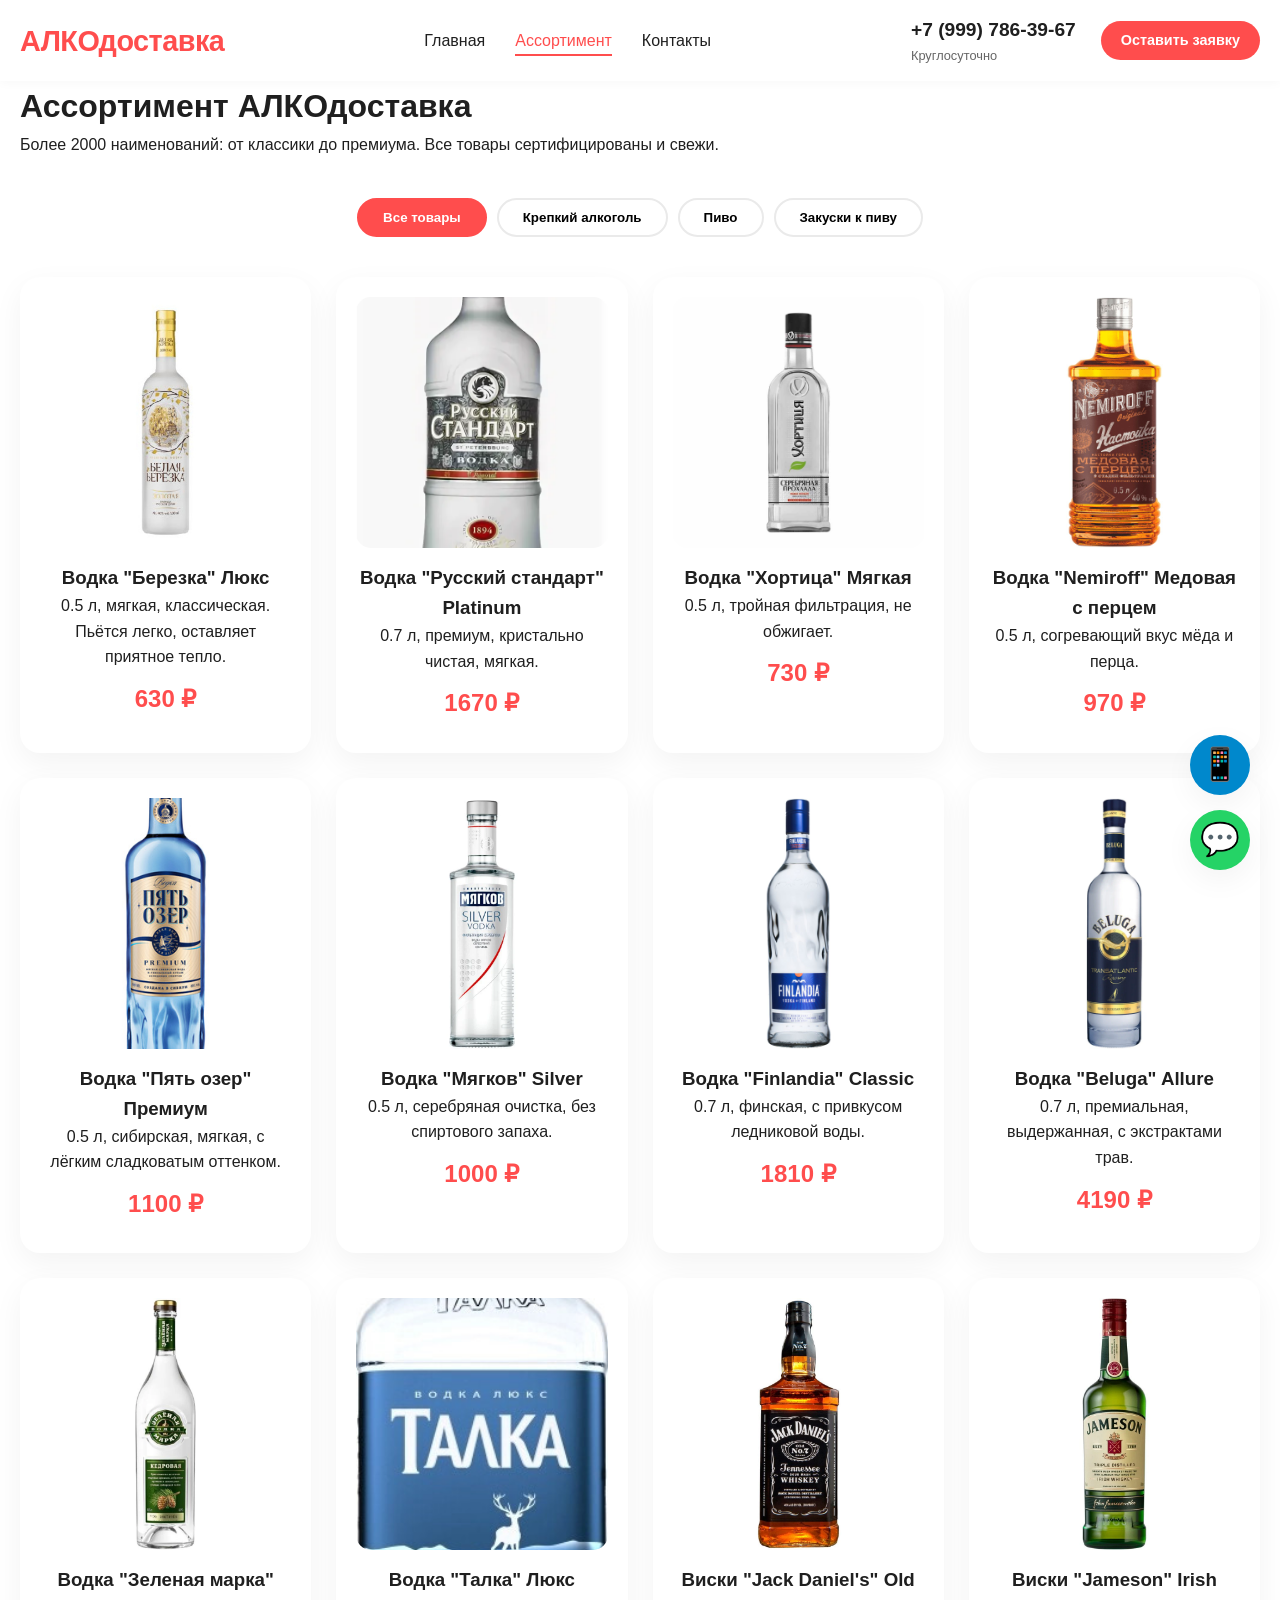
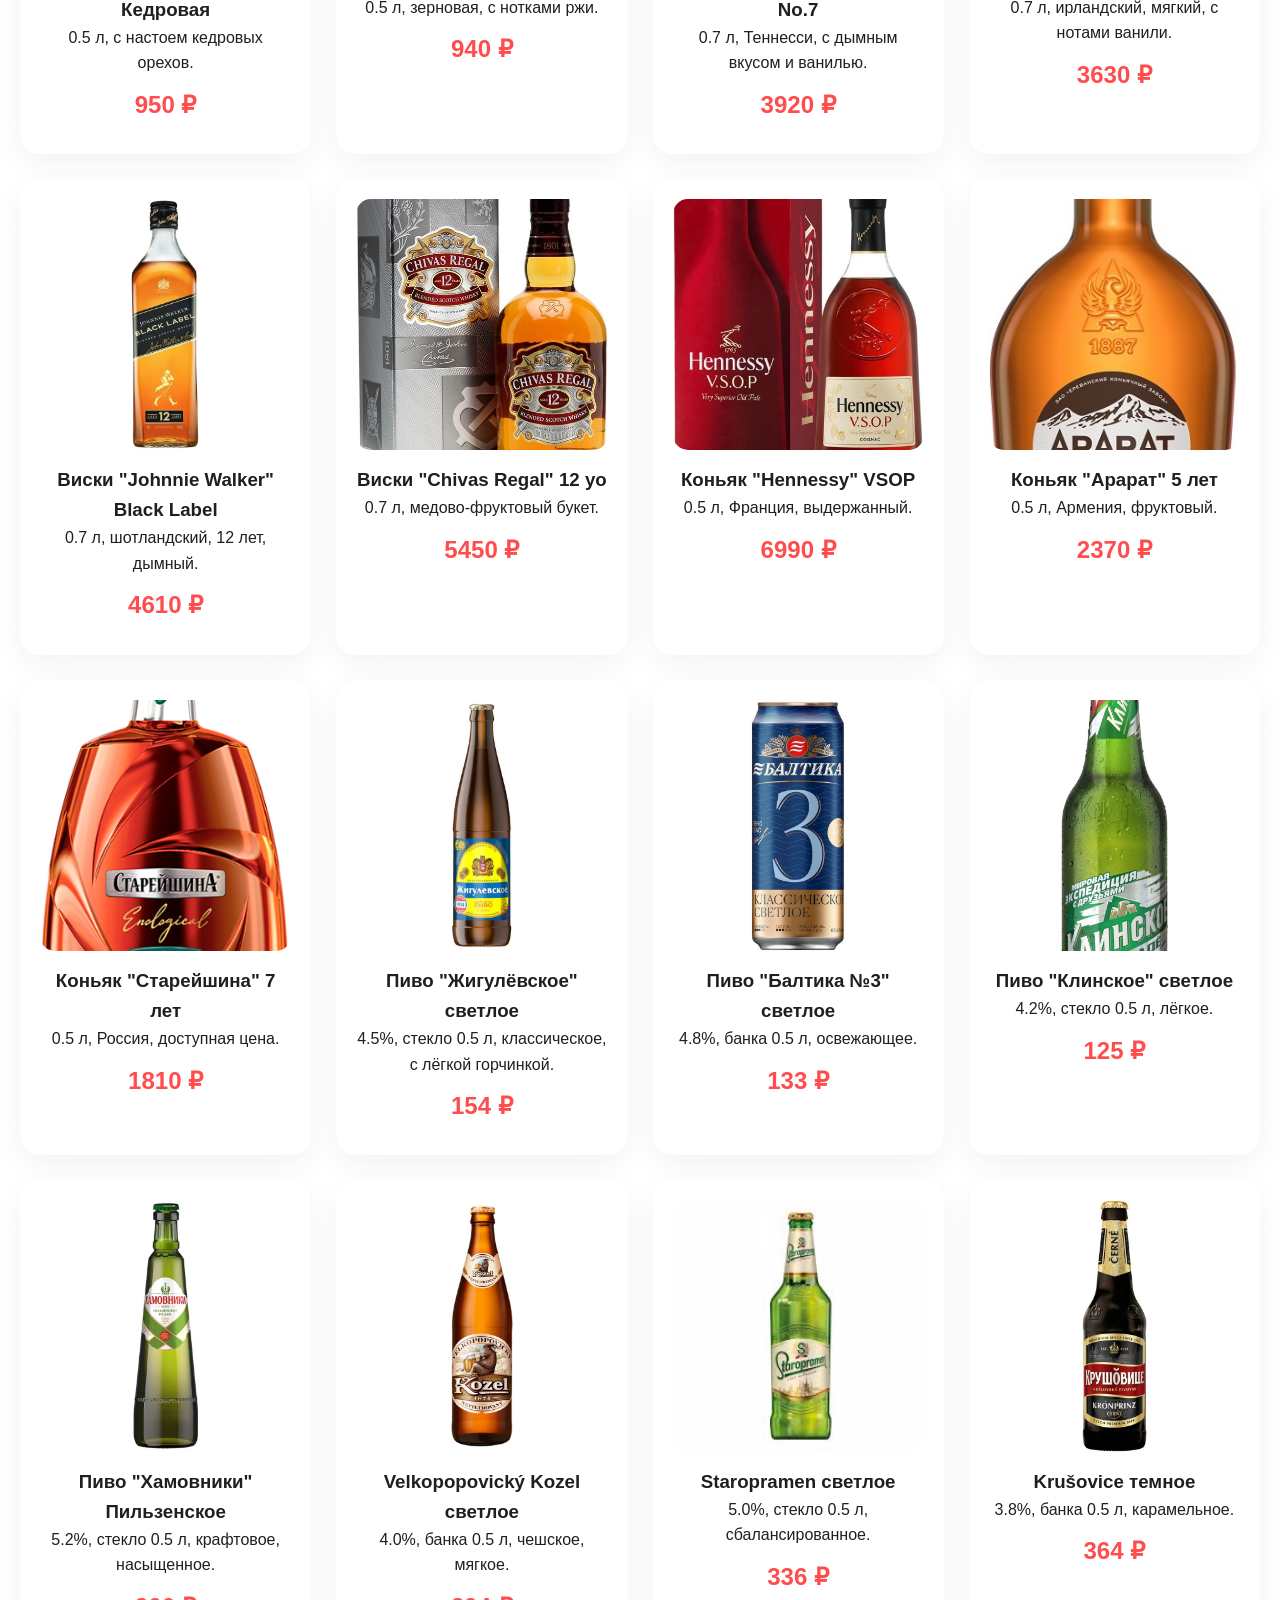
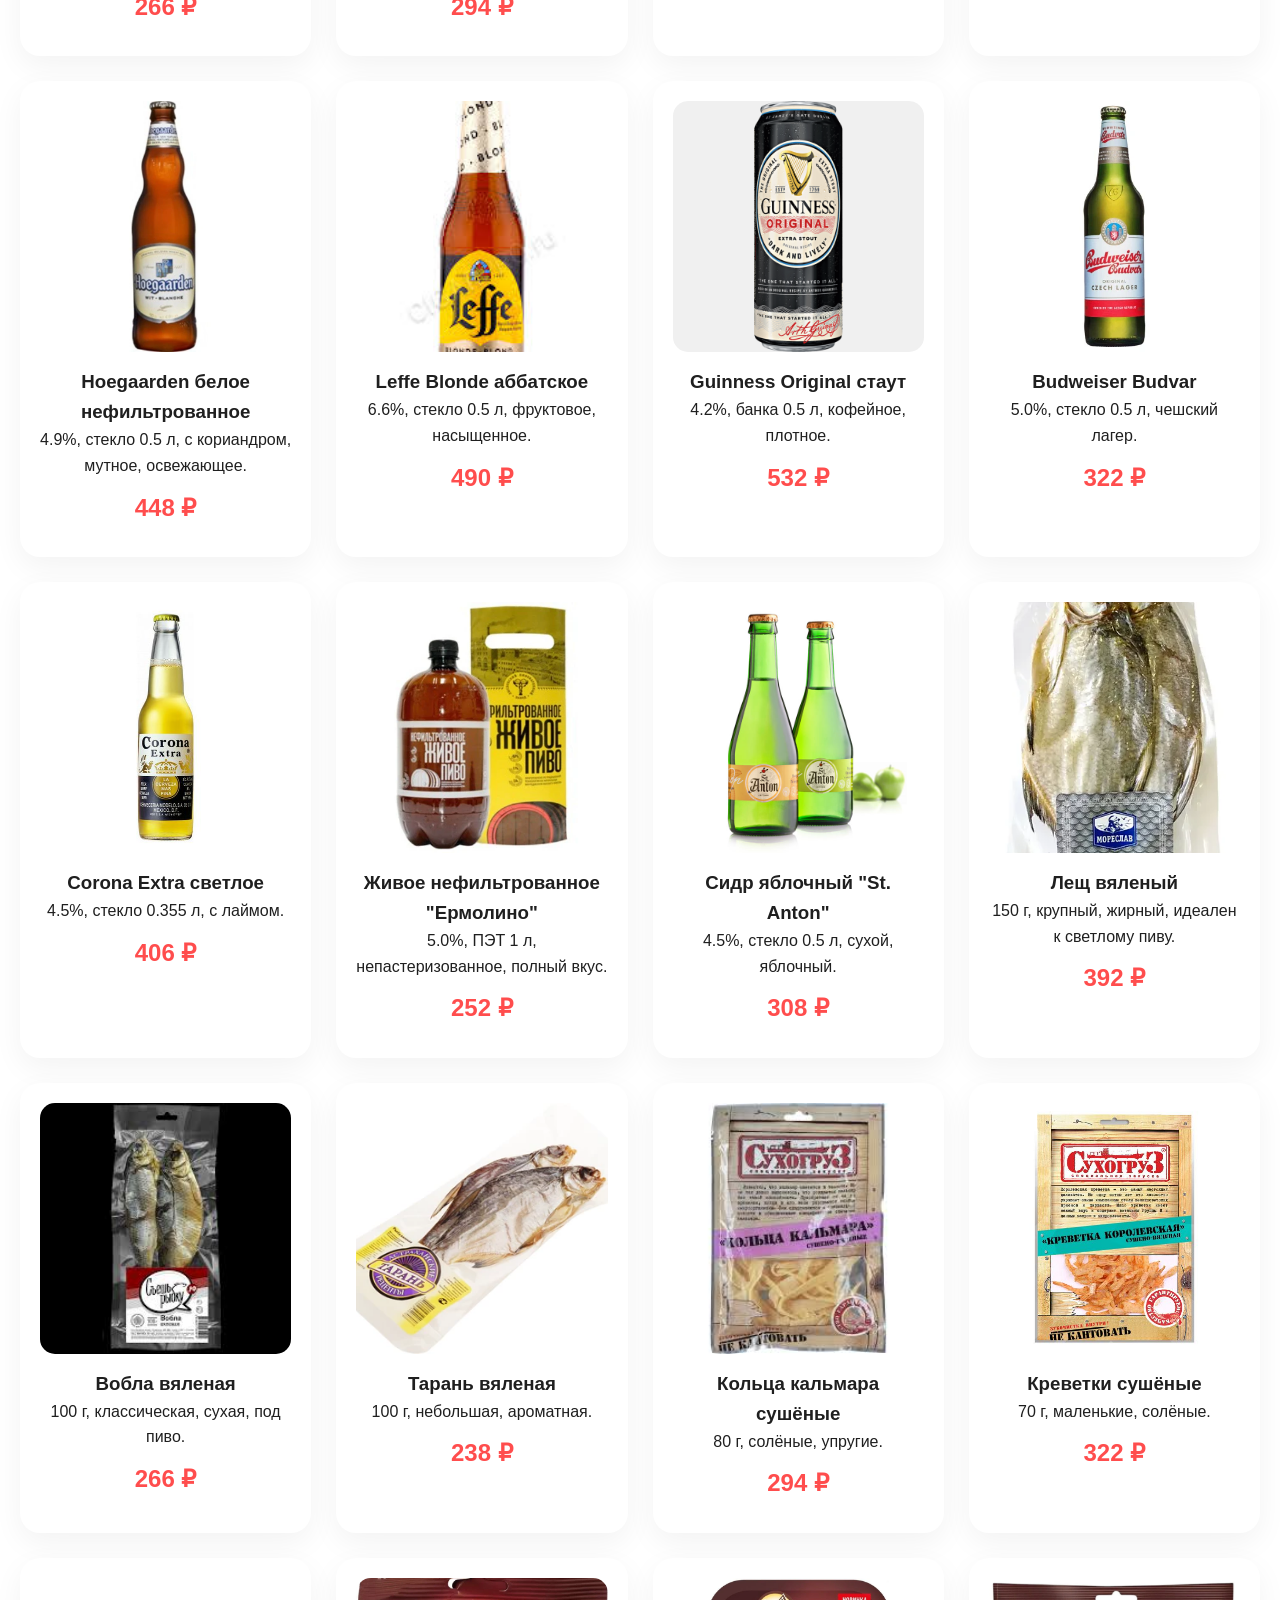
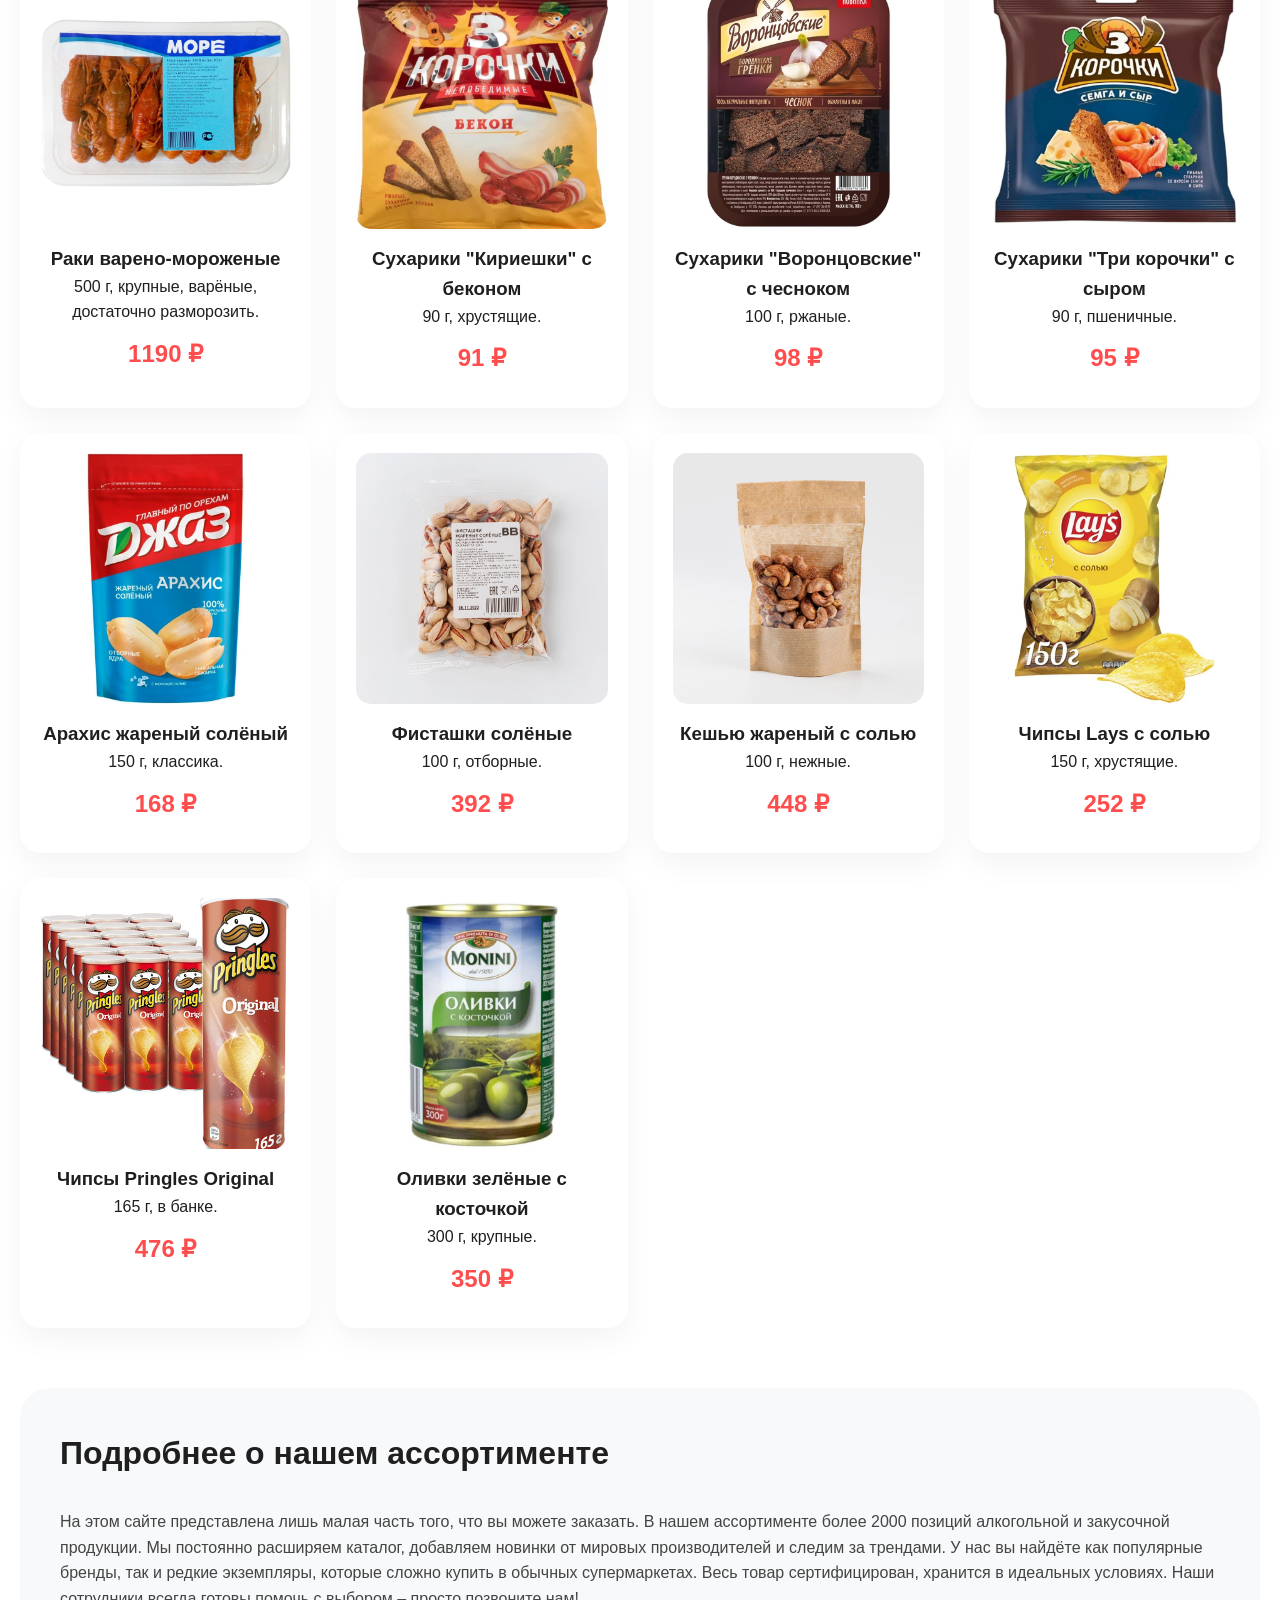
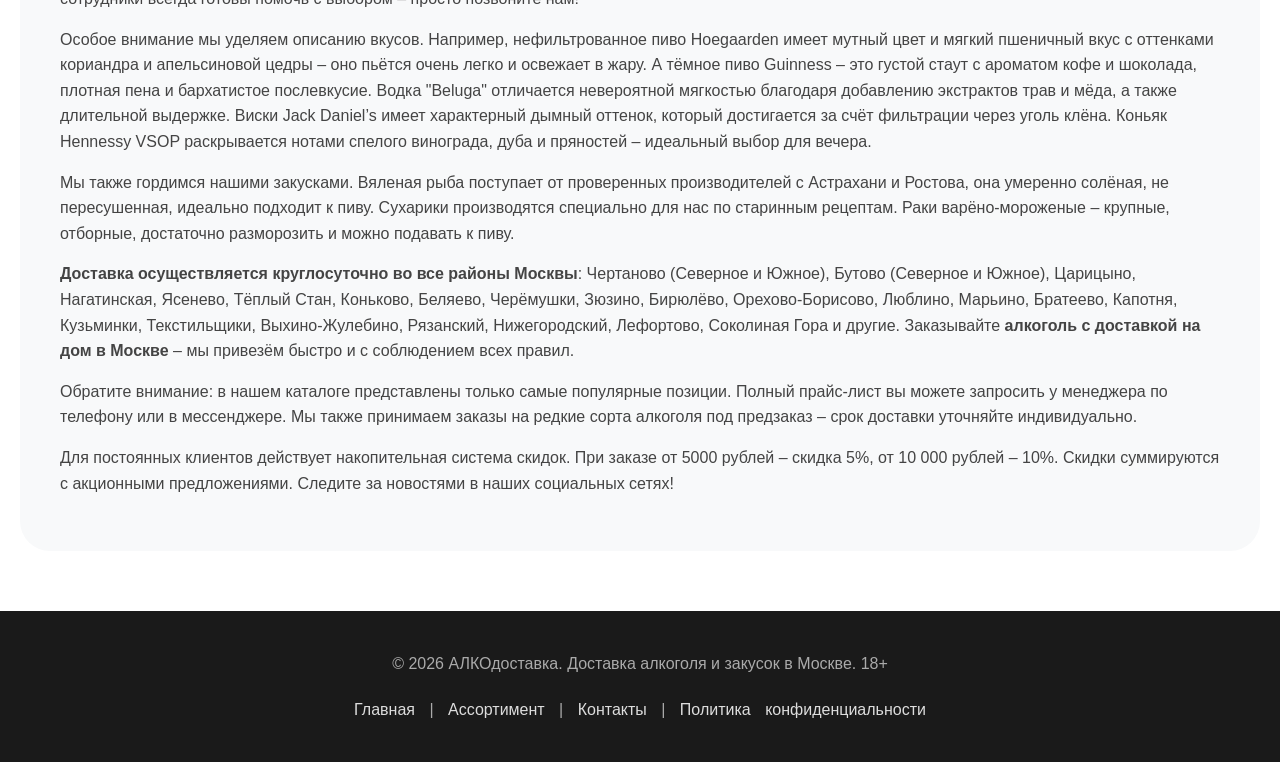
==== commit 40b2e96e: "catalog.html" ====
--- a/catalog.html
+++ b/catalog.html
@@ -6,7 +6,7 @@
     <title>Каталог алкоголя и закусок — АЛКОдоставка в Москве</title>
     <meta name="description" content="Полный каталог АЛКОдоставка: водка, виски, коньяк, пиво, закуски к пиву (рыба, сухарики, орехи). Доставка по Москве круглосуточно в районы Чертаново, Бутово, Царицыно, Нагатинская. Более 2000 наименований.">
     <meta name="keywords" content="каталог алкоголя, водка с доставкой, виски на дом, коньяк, пиво, закуски, рыба к пиву, сухарики, АЛКОдоставка, доставка алкоголя Чертаново, доставка алкоголя Бутово, купить водку с доставкой Москва">
-    <link rel="canonical" href="https://dostavka-alkogolya24.vercel.app/catalog.html">
+    <link rel="canonical" href="https://dostavka-alkogolya-msk24.vercel.app/catalog.html">
     <link rel="stylesheet" href="style.css">
     <!-- Yandex.Metrika counter -->
     <script type="text/javascript">
@@ -23,7 +23,7 @@
 <body>
     <div class="floating-messengers">
         <a href="https://t.me/alkotaxi_bot" target="_blank" class="messenger-btn telegram">📱</a>
-        <a href="https://wa.me/+79773165750" target="_blank" class="messenger-btn whatsapp">💬</a>
+        <a href="https://wa.me/+79997863967" target="_blank" class="messenger-btn whatsapp">💬</a>
     </div>
 
     <header class="header">
@@ -38,7 +38,7 @@
             </nav>
             <div class="header-actions">
                 <div class="header-phone">
-                    <a href="tel:+79773165750">+7 (977) 316-57-50</a>
+                    <a href="tel:+79997863967">+7 (999) 786-39-67</a>
                     <span>Круглосуточно</span>
                 </div>
                 <a href="contacts.html" class="btn btn-small">Оставить заявку</a>
@@ -464,4 +464,6 @@
 
     <script src="script.js"></script>
 </body>
-</html>+
+</html>
+
